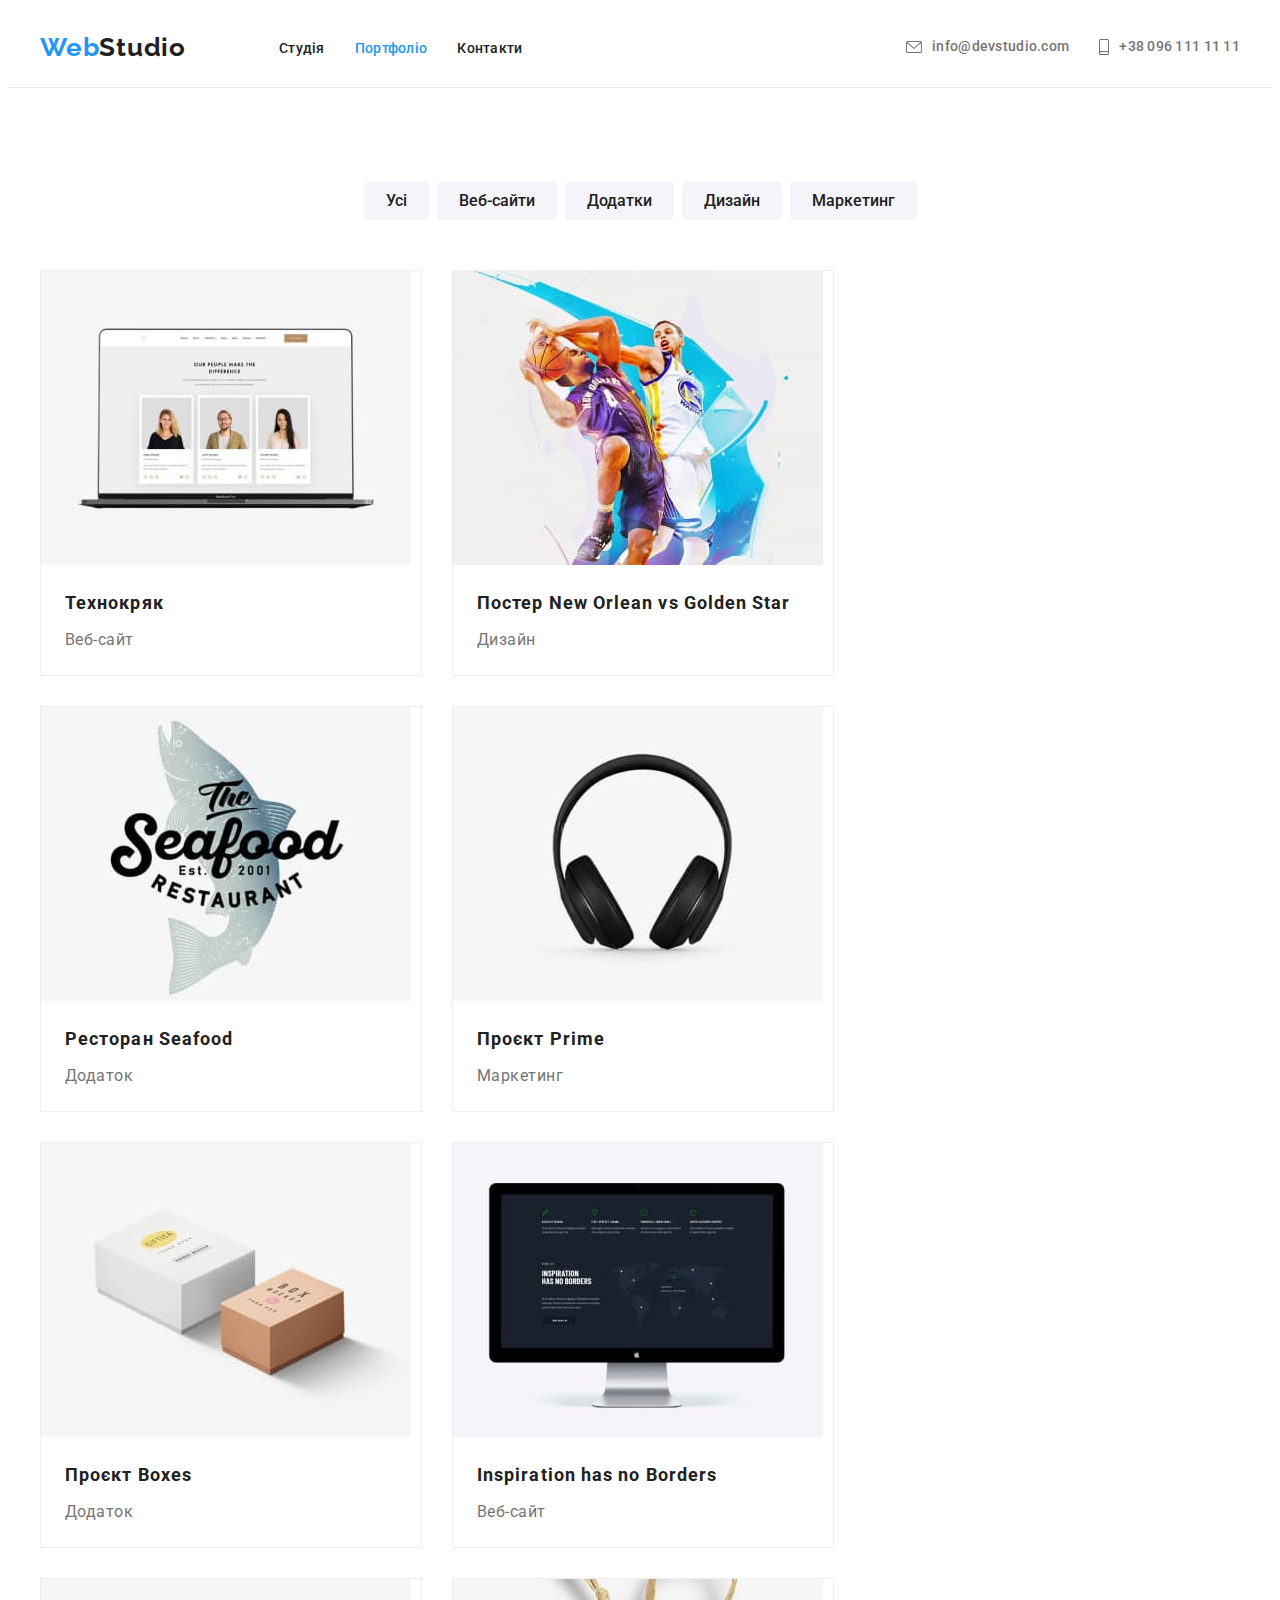
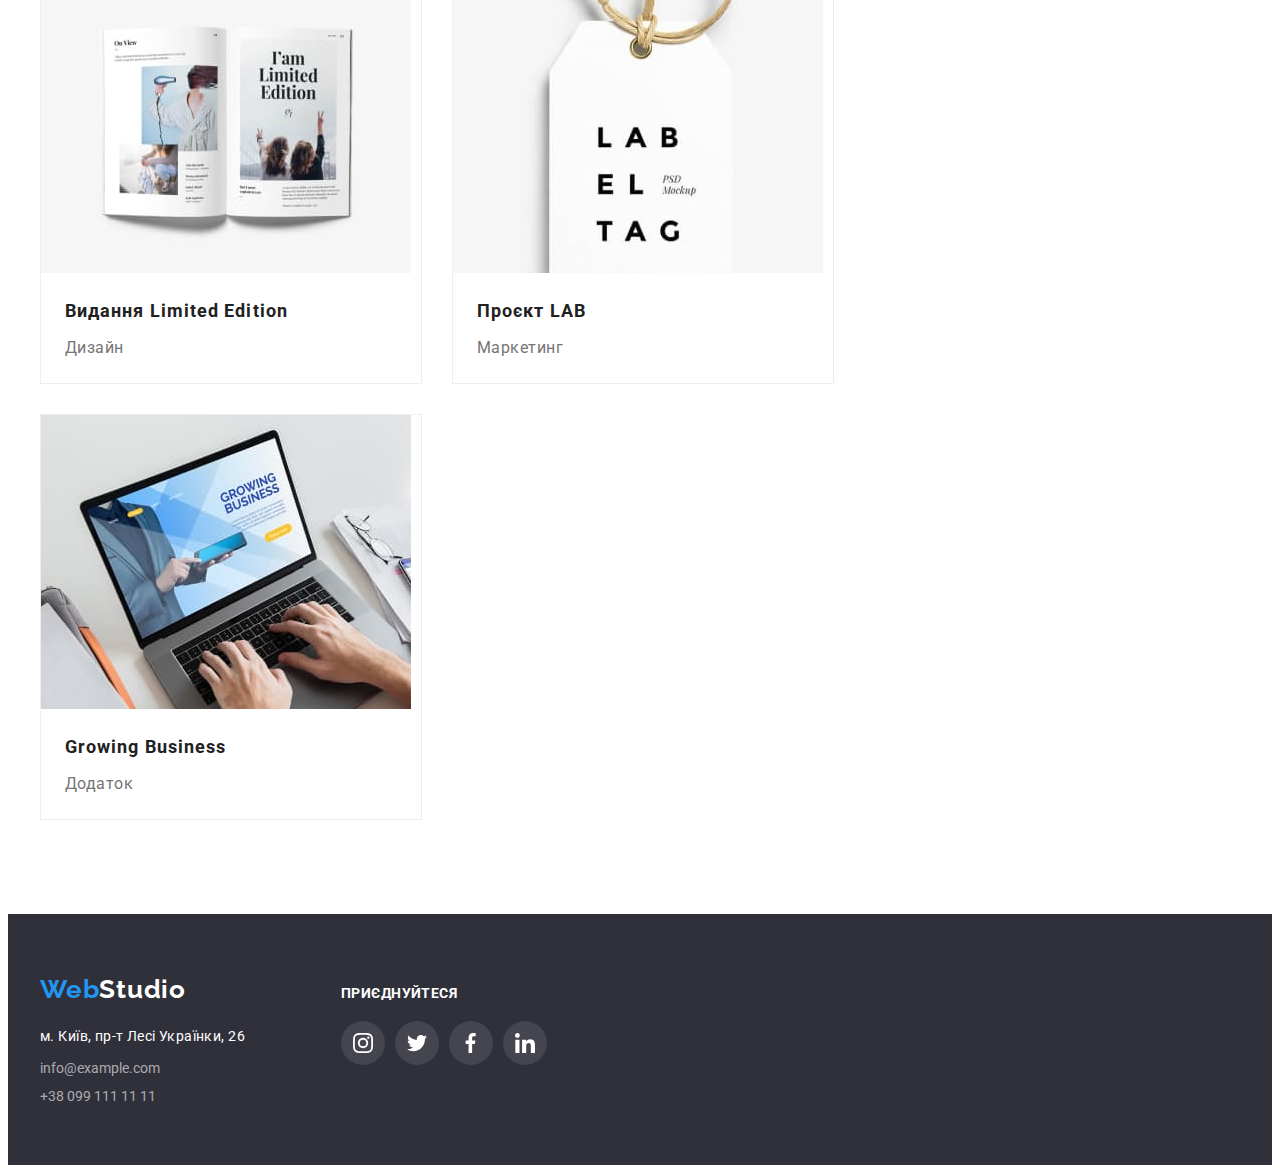
==== portfolio.html @ 744a50e4 "copies previous files" ====
<!DOCTYPE html>
<html lang="uk">
  <head>
    <meta charset="UTF-8" />
    <meta http-equiv="X-UA-Compatible" content="IE=edge" />
    <meta name="viewport" content="width=device-width, initial-scale=1.0" />
    <title>Портфоліо</title>

    <link rel="preconnect" href="https://fonts.googleapis.com" />
    <link rel="preconnect" href="https://fonts.gstatic.com" crossorigin />
    <link
      href="https://fonts.googleapis.com/css2?family=Raleway:wght@700&family=Roboto:wght@400;500;700;900&display=swap"
      rel="stylesheet"
    />

    <link
      rel="stylesheet"
      href="https://cdnjs.cloudflare.com/ajax/libs/modern-normalize/1.1.0/modern-normalize.min.css"
      integrity="sha512-wpPYUAdjBVSE4KJnH1VR1HeZfpl1ub8YT/NKx4PuQ5NmX2tKuGu6U/JRp5y+Y8XG2tV+wKQpNHVUX03MfMFn9Q=="
      crossorigin="anonymous"
      referrerpolicy="no-referrer"
    />
    <link rel="stylesheet" href="./css/styles.css" />
  </head>
  <body>
    <header class="header-positioning">
      <div class="container nav-line">
        <nav class="nav-line">
          <a class="logo-font" href="./index.html"
            ><span style="color: var(--color-blue)">Web</span>Studio</a
          >
          <ul class="list pages-box">
            <li><a class="link" href="./index.html">Cтудія</a></li>
            <li>
              <a class="link link-opened-page" href="./portfolio.html">Портфоліо</a>
            </li>
            <li><a class="link" href="#contacts">Контакти</a></li>
          </ul>
        </nav>
        <ul class="list pages-box">
          <li>
            <a class="link link-contacts" href="mailto:info@example.com">
              <svg class="envelope-icon">
                <use href="./images/icons.svg#icon-envelope-1"></use>
              </svg>
              info@devstudio.com</a>
            </a>
          </li>
          <li>
            <a class="link link-contacts" href="tel:+380961111111">
              <a class="link link-contacts" href="tel:+380961111111">
                <svg class="smartphone-icon">
                  <use href="./images/icons.svg#icon-smartphone-1"></use>
                </svg>
                +38 096 111 11 11
            </a>
          </li>
        </ul>
      </div>
    </header>

    <main>
      <section class="section-positioning">
        <div class="container">
          <ul class="list portfolio-filter">
            <li><button class="button-for-filter" type="button">Усі</button></li>
            <li><button class="button-for-filter" type="button">Веб-сайти</button></li>
            <li><button class="button-for-filter" type="button">Додатки</button></li>
            <li><button class="button-for-filter" type="button">Дизайн</button></li>
            <li><button class="button-for-filter" type="button">Маркетинг</button></li>
          </ul>
          <ul class="list portfolio-box portfolio-options">
            <li class="portfolio-item">
              <a class="option-link" href="">
              <img src="./images/portfolio/img1.jpg" alt="progect1" width="370" />
              <div class="portfolio-item-description">
                <h3>Технокряк</h3>
                <p>Веб-сайт</p>
              </div>
              </a>
            </li>
            <li class="portfolio-item">
              <a class="option-link" href="">
              <img src="./images/portfolio/img2.jpg" alt="progect2" width="370" />
              <div class="portfolio-item-description">
                <h3>Постер New Orlean vs Golden Star</h3>
                <p>Дизайн</p>
              </div>
            </a>
            </li>
            <li class="portfolio-item">
              <a class="option-link" href="">
              <img src="./images/portfolio/img3.jpg" alt="progect3" width="370" />
              <div class="portfolio-item-description">
                <h3>Ресторан Seafood</h3>
                <p>Додаток</p>
              </div>
            </a>
            </li>
            <li class="portfolio-item">
              <a class="option-link" href="">
              <img src="./images/portfolio/img4.jpg" alt="progect4" width="370" />
              <div class="portfolio-item-description">
                <h3>Проєкт Prime</h3>
                <p>Маркетинг</p>
              </div>
            </a>
            </li>
            <li class="portfolio-item">
              <a class="option-link" href="">
              <img src="./images/portfolio/img5.jpg" alt="progect5" width="370" />
              <div class="portfolio-item-description">
                <h3>Проєкт Boxes</h3>
                <p>Додаток</p>
              </div>
            </a>
            </li>
            <li class="portfolio-item">
              <a class="option-link" href="">
              <img src="./images/portfolio/img6.jpg" alt="progect6" width="370" />
              <div class="portfolio-item-description">
                <h3>Inspiration has no Borders</h3>
                <p>Веб-сайт</p>
              </div>
            </a>
            </li>
            <li class="portfolio-item">
              <a class="option-link" href="">
              <img src="./images/portfolio/img7.jpg" alt="progect7" width="370" />
              <div class="portfolio-item-description">
                <h3>Видання Limited Edition</h3>
                <p>Дизайн</p>
              </div>
            </a>
            </li>
            <li class="portfolio-item">
              <a class="option-link" href="">
              <img src="./images/portfolio/img8.jpg" alt="progect8" width="370" />
              <div class="portfolio-item-description">
                <h3>Проєкт LAB</h3>
                <p>Маркетинг</p>
              </div>
            </a>
            </li>
            <li class="portfolio-item">
              <a class="option-link" href="">
              <img src="./images/portfolio/img9.jpg" alt="progect9" width="370" />
              <div class="portfolio-item-description">
                <h3>Growing Business</h3>
                <p>Додаток</p>
              </div>
            </a>
            </li>
          </ul>
        </div>
      </section>
    </main>

    <footer class="section-dark footer-positioning">
      <div class="container footer-flex">
        <div class="contacts">
        <a class="logo-font logo-footer" href="./index.html"
          ><span style="color: var(--color-blue)">Web</span>Studio</a
        >
        <address id="contacts">
          <ul class="list footer-box">
            <li>
              <a
                class="link"
                href="https://goo.gl/maps/1K6WkKLkkUkgV1Cs8"
                target="_blank"
                rel="noopener noreferrer"
                >м. Київ, пр-т Лесі Українки, 26</a
              >
            </li>
            <li><a class="link-transp" href="mailto:info@example.com">info@example.com</a></li>
            <li><a class="link-transp" href="tel:+380961111111">+38 099 111 11 11</a></li>
          </ul>
        </address>
        </div>
        <div class="join-us">
          <p>Приєднуйтеся</p>
          <ul class="list join-icons-box">
            <li class="join-item"><a class="icon-link" href="">
                <svg class="join-icon">
                  <use href="./images/icons.svg#icon-instagram"></use>
                </svg>
              </a></li>
            <li class="join-item"><a class="icon-link" href="">
                <svg class="join-icon">
                  <use href="./images/icons.svg#icon-twitter"></use>
                </svg>
              </a></li>
            <li class="join-item"><a class="icon-link" href="">
                <svg class="join-icon">
                  <use href="./images/icons.svg#icon-facebook"></use>
                </svg>
              </a></li>
            <li class="join-item"><a class="icon-link" href="">
                <svg class="join-icon">
                  <use href="./images/icons.svg#icon-linkedin"></use>
                </svg>
              </a>
            </li>
          </ul>
        </div>
      </div>
    </footer>
  </body>
</html>
---- css/styles.css ----
:root {
  --color-blue: #2196f3;
}

body {
  font-family: 'Roboto', sans-serif;
  color: #212121;
}
/* RESET */

p,
h1,
h2,
h3,
h4,
h5,
h6 {
  margin: 0;
}

ul,
ol {
  margin: 0;
  padding-left: 0;
}

button {
  cursor: pointer;
}

address {
  font-style: normal;
}

img {
  display: block;
  max-width: 100%;
  height: auto;
}

.logo-font {
  text-decoration: none;

  font-family: 'Raleway', sans-serif;
  font-weight: 700;
  font-size: 26px;
  line-height: 1.19;
  /* identical to box height */

  letter-spacing: 0.03em;
  color: inherit;
}

.hero-font {
  font-weight: 900;
  font-size: 44px;
  line-height: 1.36;
  /* or 136% */
  letter-spacing: 0.06em;
  text-transform: uppercase;
}

.list {
  list-style-type: none;
}

.link {
  text-decoration: none;
  color: inherit;
  font-weight: 500;
  font-size: 14px;
  line-height: 1.14;
  letter-spacing: 0.02em;
}

.link-contacts {
  color: #757575;
  display: flex;
  align-items: center;
}

footer .link {
  font-weight: 400;
  font-size: 14px;
  line-height: 1.71;
  /* or 171% */

  letter-spacing: 0.03em;
}

.link:hover,
.link:focus,
.link-transp:hover,
.link-transp:focus {
  color: var(--color-blue);
}

.link-opened-page {
  color: var(--color-blue);
}

.link-transp {
  text-decoration: none;
  color: rgba(255, 255, 255, 0.6);
  font-size: 14px;
}

.button {
  background-color: var(--color-blue);
  color: #ffffff;
  border: none;

  font-weight: 700;
  font-size: 16px;
  line-height: 1.875;
  font-family: inherit;

  border-radius: 4px;
  padding: 10px 32px;
}

.button-for-filter {
  color: #212121;
  background-color: #f5f4fa;
  cursor: pointer;
  border: none;
  border-radius: 4px;

  padding: 6px 22px;
  font-weight: 500;
  font-size: 16px;
  line-height: 1.625;
  font-family: inherit;
}
.button-for-filter:hover,
.button-for-filter:focus {
  background-color: var(--color-blue);
  color: #ffffff;

  box-shadow: 0px 4px 4px rgba(0, 0, 0, 0.25);
}

.section-dark {
  color: #ffffff;
  background-color: #2f303a;
}

.section-gray {
  background-color: #f5f4fa;
}

.section-title {
  font-weight: 700;
  font-size: 36px;
  line-height: 1.17;
  letter-spacing: 0.03em;
  text-align: center;
  margin-bottom: 50px;
}

.qualities h3 {
  font-weight: 700;
  font-size: 14px;
  line-height: 1.14;
  letter-spacing: 0.03em;
  text-transform: uppercase;
}

.qualities p {
  font-size: 14px;
  line-height: 1.71;
  /* or 171% */

  letter-spacing: 0.03em;
  color: #757575;
}

.team h3 {
  font-weight: 500;
  font-size: 16px;
  line-height: 1.19;
  /* identical to box height */
  letter-spacing: 0.03em;
}

.team p {
  line-height: 1.19;
  /* identical to box height */
  letter-spacing: 0.03em;

  color: #757575;
}

.portfolio-options h3 {
  font-weight: 700;
  font-size: 18px;
  line-height: 2;
  /* identical to box height, or 200% */

  letter-spacing: 0.06em;
}

.portfolio-options p {
  line-height: 1.88;
  /* identical to box height, or 188% */

  letter-spacing: 0.03em;
  color: #757575;
}

/* homework 3 */

.visually-hidden {
  position: absolute;
  width: 1px;
  height: 1px;
  margin: -1px;
  border: 0;
  padding: 0;

  white-space: nowrap;
  clip-path: inset(100%);
  clip: rect(0 0 0 0);
  overflow: hidden;
}

.section-positioning{
  padding-top: 94px;
  padding-bottom: 94px
}
.qualities.section-positioning{
  padding-bottom: 0;
}

.container{
  width: 1200px;
  margin-left: auto;
  margin-right: auto;
  padding-left: 15px;
  padding-right: 15px; 
}

.container h3 {
  margin-bottom: 10px;
}

/* header */
.header-positioning{
  padding: 24px 0;
  border-bottom: solid 1px #ececec;
}
.nav-line {
  display: flex;
  align-items: center;
  justify-content: space-between;
}
.nav-line .logo-font {
  flex-basis: 145px;
  margin-right: 93px;
}
.pages-box {
  display: flex;
  gap: 30px;
}

/* hero */
.section-hero{
  padding: 200px 0;

  max-width: 1600px;
  margin-left: auto;
  margin-right: auto;

  background-color: #C4C4C4;
  background-image: linear-gradient(rgba(47, 48, 58, 0.4), rgba(47, 48, 58, 0.4)), 
                    url(../images/hero/hero-bg.jpg);
  background-size: cover;
}
.container-hero {
  /* padding: 200px 0; */
  width: 696px;
  margin-left: auto;
  margin-right: auto;
  text-align: center;
}
.container-hero h1 {
  margin-bottom: 30px;
}

/* our main qualities*/
.qualities-box {
  display: flex;
  justify-content: space-between;
}
.qualities-item {
  width: 270px;
}

/* what we do */
.whatwedo {
  display: flex;
}
.whatwedo-item:not(:last-child) {
  margin-right: 30px;
}

/* our team */
.team-box {
  display: flex;
  gap: 30px;
}
.team-item {
  width: 270px;
  background-color: #ffffff;
  border-radius: 0 0 4px 4px;
  box-shadow: 0px 1px 3px rgba(0, 0, 0, 0.12), 0px 1px 1px rgba(0, 0, 0, 0.14),
    0px 2px 1px rgba(0, 0, 0, 0.2);
}
.team-member {
  padding: 30px;
  text-align: center;
}
.team-member p{
  margin-bottom: 16px;
}

/* footer */
.footer-positioning {
  padding-top: 60px;
  padding-bottom: 60px;
}
.footer-box {
  display: flex;
  flex-direction: column;
  gap: 9px;
}
.logo-footer{
  display: block;
  margin-bottom: 20px;
}

/* PORTFOLIO */

.portfolio-filter {
  display: flex;
  justify-content: center;
  gap: 8px;
  margin-bottom: 50px;
}

.portfolio-box {
  display: flex;
  flex-wrap: wrap;
  gap: 30px;
}
.portfolio-item {
  flex-basis: calc((100% - 60px) / 3);
  border: 1px solid rgba(238, 238, 238, 1);
}
.portfolio-item-description{
  padding: 20px 24px;
}
.portfolio-item-description h3{
  margin-bottom: 4px;
}

/* homework 4 */

/* icons */

.link-contacts svg{
  margin-right: 10px;
}

.envelope-icon{
  width: 16px;
  height: 12px;
  fill: #757575;
}
.smartphone-icon {
  width: 10px;
  height: 16px;
  fill: #757575;
}
.link-contacts:hover .envelope-icon,
.link-contacts:focus .envelope-icon,
.link-contacts:hover .smartphone-icon,
.link-contacts:focus .smartphone-icon{
  fill: var(--color-blue);
}

.qualities-icgroup {
  width: 100%;
  height: 120px;
  background-color: #F5F4FA;
  margin-bottom: 30px;
  display: flex;
  justify-content: center;
  align-items: center;
}
.qualities-icon{
  width: 70px;
  height: 70px;
}

.team-icons-box{
  display: flex;
  flex-direction: row;
  justify-content: center;
  gap: 10px;
}
.team-contact-item{
  width: 44px;
  height: 44px;
  border-radius: 50%;
}

/* blue/white round icons */
.icon-link{
  width: 100%;
  height: 100%;

  display: flex;
  justify-content: center;
  align-items: center;
}
.icon-link:hover,
.icon-link:focus{
  border-radius: 50%;
  background-color: var(--color-blue);
}
.icon-link:hover .team-icon,
.icon-link:focus .team-icon{
  fill: #ffffff;
}

.team-icon{
  width: 20px;
  height: 20px;
  fill: #AFB1B8;
}

/* clients */

.clients-box{
  display: flex;
  flex-direction: row;
  justify-content: center;
  gap: 30px;
}
.client-item{
  width: 170px;
  height: 92px;
  /* border: 1px solid #AFB1B8;
  border-radius: 4px; */
}

/* blue/white ractangle icons */
.icon-link-rectangle{
  width: 100%;
  height: 100%;
  padding: 16px 32px;

  display: flex;
  justify-content: center;
  align-items: center;

  border: 1px solid #AFB1B8;
  border-radius: 4px;
}

.client-icon{
  width:106px;
  height: 60px;
  fill: #AFB1B8;
}

.icon-link-rectangle:hover,
.icon-link-rectangle:focus{
  cursor: pointer;
  border: 1px solid var(--color-blue);
}
.icon-link-rectangle:hover .client-icon,
.icon-link-rectangle:focus .client-icon{
  fill: var(--color-blue);
}

/* adds join us to footer */

.footer-flex{
  display: flex;
  align-items: baseline;
  gap: 70px;
}

.contacts{
  display: block;
  width: 231px;
}

.join-us{
  display: block;
  width: 206px;
}
.join-us p{
  text-transform: uppercase;
  margin-bottom: 20px;

  font-weight: 700;
  font-size: 14px;
  letter-spacing: 0.03em;
}

.join-icons-box{
  display: flex;
  flex-direction: row;
  justify-content: center;
  gap: 10px;
}
.join-item{
  width: 44px;
  height: 44px;
  border-radius: 50%;
  background-color: rgba(255, 255, 255, 0.1);

}
.join-item:hover{
  background-color: var(--color-blue);
}
.join-icon{
  width: 20px;
  height: 20px;
  fill: #ffffff;
}


/* portfolio effects */
.option-link{
  text-decoration: none;
  color: inherit;

  display: block;
}
.option-link:hover,
.option-link:focus{
  box-shadow: 0px 4px 4px rgba(0, 0, 0, 0.25);
}
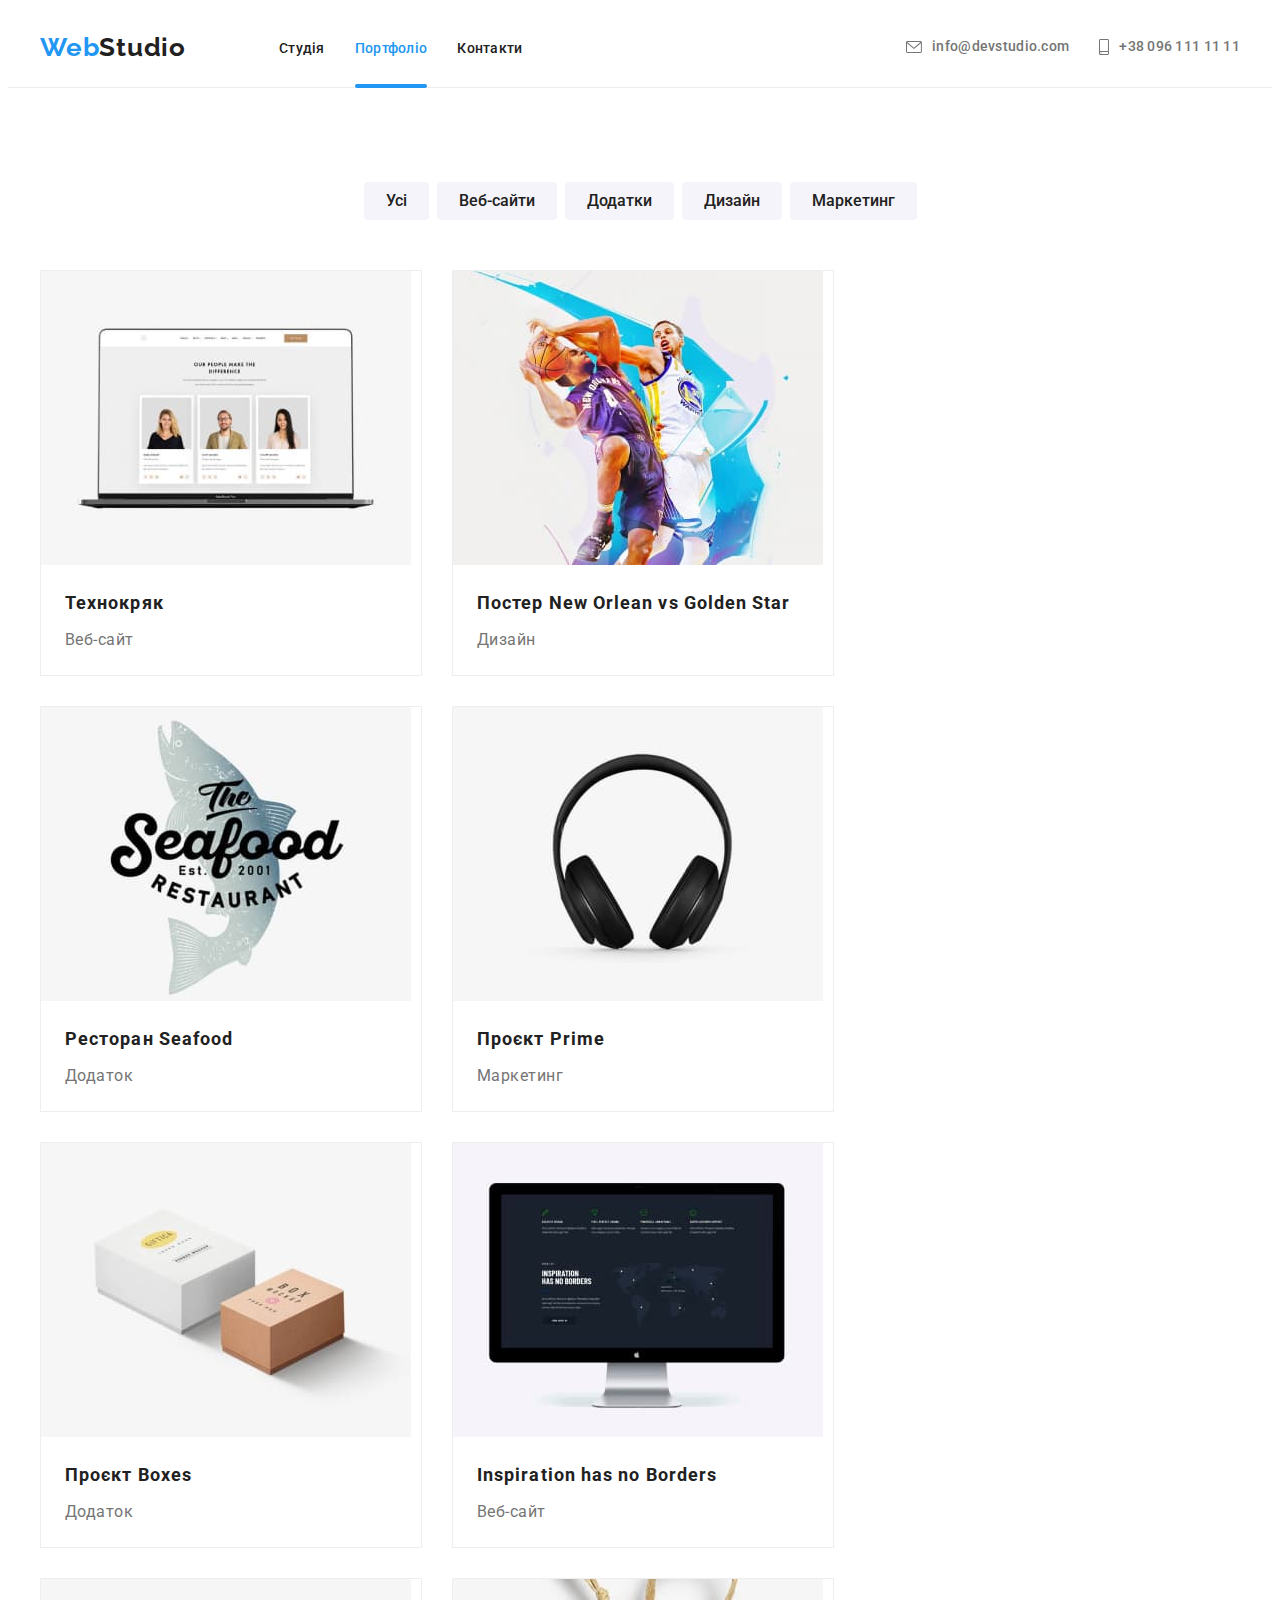
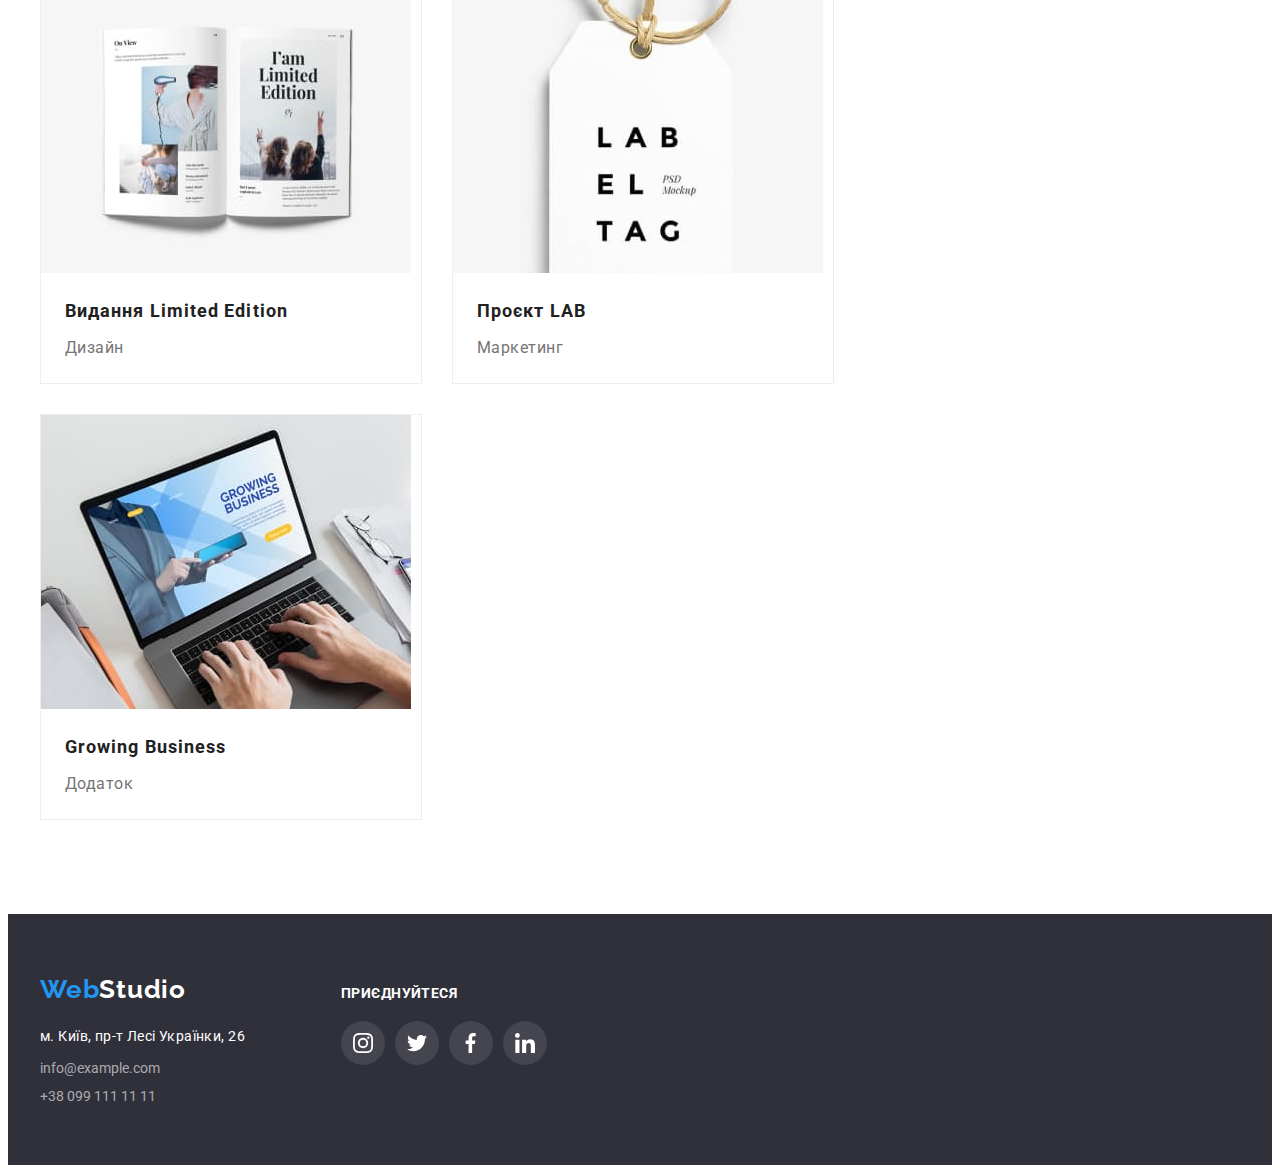
==== commit ea004d87: "adds hw5" ====
--- a/portfolio.html
+++ b/portfolio.html
@@ -72,82 +72,128 @@
           <ul class="list portfolio-box portfolio-options">
             <li class="portfolio-item">
               <a class="option-link" href="">
-              <img src="./images/portfolio/img1.jpg" alt="progect1" width="370" />
-              <div class="portfolio-item-description">
+              <div class="option-overlay">
+                <p class="overlay">
+                  Ресурс пропонує комплексні пропозиції з різним рівнем функціоналу та сервісів. Все це дозволить відвідувачу отримати
+                  вичерпні відомості про компанію чи приватну особу.
+                </p>
+                <img src="./images/portfolio/img1.jpg" alt="progect1" width="370" />
+              </div>
+                <div class="portfolio-item-description">
                 <h3>Технокряк</h3>
-                <p>Веб-сайт</p>
+                <p class="option-type">Веб-сайт</p>
               </div>
               </a>
             </li>
             <li class="portfolio-item">
               <a class="option-link" href="">
-              <img src="./images/portfolio/img2.jpg" alt="progect2" width="370" />
+              <div class="option-overlay">
+                <p class="overlay">
+                  Ви знаєте,
+                </p>
+                <img src="./images/portfolio/img2.jpg" alt="progect2" width="370" />
+                </div>
               <div class="portfolio-item-description">
                 <h3>Постер New Orlean vs Golden Star</h3>
-                <p>Дизайн</p>
-              </div>
-            </a>
-            </li>
-            <li class="portfolio-item">
-              <a class="option-link" href="">
+                <p class="option-type">Дизайн</p>
+              </div>
+            </a>
+            </li>
+            <li class="portfolio-item">
+              <a class="option-link" href="">
+                <div class="option-overlay">
+                  <p class="overlay">
+                    що відчув
+                  </p>
               <img src="./images/portfolio/img3.jpg" alt="progect3" width="370" />
+              </div>
               <div class="portfolio-item-description">
                 <h3>Ресторан Seafood</h3>
-                <p>Додаток</p>
-              </div>
-            </a>
-            </li>
-            <li class="portfolio-item">
-              <a class="option-link" href="">
+                <p class="option-type">Додаток</p>
+              </div>
+            </a>
+            </li>
+            <li class="portfolio-item">
+              <a class="option-link" href="">
+                <div class="option-overlay">
+                  <p class="overlay">
+                    волдеморт,
+                  </p>
               <img src="./images/portfolio/img4.jpg" alt="progect4" width="370" />
+              </div>
               <div class="portfolio-item-description">
                 <h3>Проєкт Prime</h3>
-                <p>Маркетинг</p>
-              </div>
-            </a>
-            </li>
-            <li class="portfolio-item">
-              <a class="option-link" href="">
-              <img src="./images/portfolio/img5.jpg" alt="progect5" width="370" />
+                <p class="option-type">Маркетинг</p>
+              </div>
+            </a>
+            </li>
+            <li class="portfolio-item">
+              <a class="option-link" href="">
+              <div class="option-overlay">
+                <p class="overlay">
+                  коли 
+                </p>
+                <img src="./images/portfolio/img5.jpg" alt="progect5" width="370" />
+              </div>
               <div class="portfolio-item-description">
                 <h3>Проєкт Boxes</h3>
-                <p>Додаток</p>
-              </div>
-            </a>
-            </li>
-            <li class="portfolio-item">
-              <a class="option-link" href="">
+                <p class="option-type">Додаток</p>
+              </div>
+            </a>
+            </li>
+            <li class="portfolio-item">
+              <a class="option-link" href="">
+                <div class="option-overlay">
+                  <p class="overlay">
+                    підпалив
+                  </p>
               <img src="./images/portfolio/img6.jpg" alt="progect6" width="370" />
+              </div>
               <div class="portfolio-item-description">
                 <h3>Inspiration has no Borders</h3>
-                <p>Веб-сайт</p>
-              </div>
-            </a>
-            </li>
-            <li class="portfolio-item">
-              <a class="option-link" href="">
+                <p class="option-type">Веб-сайт</p>
+              </div>
+            </a>
+            </li>
+            <li class="portfolio-item">
+              <a class="option-link" href="">
+                <div class="option-overlay">
+                  <p class="overlay">
+                    потера?
+                  </p>
               <img src="./images/portfolio/img7.jpg" alt="progect7" width="370" />
+              </div>
               <div class="portfolio-item-description">
                 <h3>Видання Limited Edition</h3>
-                <p>Дизайн</p>
-              </div>
-            </a>
-            </li>
-            <li class="portfolio-item">
-              <a class="option-link" href="">
+                <p class="option-type">Дизайн</p>
+              </div>
+            </a>
+            </li>
+            <li class="portfolio-item">
+              <a class="option-link" href="">
+                <div class="option-overlay">
+                  <p class="overlay">
+                    запах гарі
+                  </p>
               <img src="./images/portfolio/img8.jpg" alt="progect8" width="370" />
+              </div>
               <div class="portfolio-item-description">
                 <h3>Проєкт LAB</h3>
-                <p>Маркетинг</p>
-              </div>
-            </a>
-            </li>
-            <li class="portfolio-item">
-              <a class="option-link" href="">
+                <p class="option-type">Маркетинг</p>
+              </div>
+            </a>
+            </li>
+            <li class="portfolio-item">
+              <a class="option-link" href="">
+                <div class="option-overlay">
+                  <p class="overlay">
+                    хехехе
+                  </p>
               <img src="./images/portfolio/img9.jpg" alt="progect9" width="370" />
+              </div>
               <div class="portfolio-item-description">
                 <h3>Growing Business</h3>
-                <p>Додаток</p>
+                <p class="option-type">Додаток</p>
               </div>
             </a>
             </li>
--- a/css/styles.css
+++ b/css/styles.css
@@ -71,6 +71,8 @@
   font-size: 14px;
   line-height: 1.14;
   letter-spacing: 0.02em;
+
+  transition: color 250ms cubic-bezier(0.4, 0, 0.2, 1);
 }
 
 .link-contacts {
@@ -97,12 +99,27 @@
 
 .link-opened-page {
   color: var(--color-blue);
+  position: relative;
+}
+
+.link-opened-page::after {
+  content: '';
+  display: block;
+  background-color: var(--color-blue);
+  width: 100%;
+  height: 4px;
+  border-radius: 2px;
+
+  position: absolute;
+  top: 44px;
 }
 
 .link-transp {
   text-decoration: none;
   color: rgba(255, 255, 255, 0.6);
   font-size: 14px;
+
+  transition: color 250ms cubic-bezier(0.4, 0, 0.2, 1);
 }
 
 .button {
@@ -131,6 +148,10 @@
   font-size: 16px;
   line-height: 1.625;
   font-family: inherit;
+
+  transition: color 250ms cubic-bezier(0.4, 0, 0.2, 1),
+    background-color 250ms cubic-bezier(0.4, 0, 0.2, 1),
+    box-shadow 250ms cubic-bezier(0.4, 0, 0.2, 1);
 }
 .button-for-filter:hover,
 .button-for-filter:focus {
@@ -200,7 +221,7 @@
   letter-spacing: 0.06em;
 }
 
-.portfolio-options p {
+.option-type {
   line-height: 1.88;
   /* identical to box height, or 188% */
 
@@ -224,20 +245,20 @@
   overflow: hidden;
 }
 
-.section-positioning{
+.section-positioning {
   padding-top: 94px;
-  padding-bottom: 94px
-}
-.qualities.section-positioning{
+  padding-bottom: 94px;
+}
+.qualities.section-positioning {
   padding-bottom: 0;
 }
 
-.container{
+.container {
   width: 1200px;
   margin-left: auto;
   margin-right: auto;
   padding-left: 15px;
-  padding-right: 15px; 
+  padding-right: 15px;
 }
 
 .container h3 {
@@ -245,7 +266,7 @@
 }
 
 /* header */
-.header-positioning{
+.header-positioning {
   padding: 24px 0;
   border-bottom: solid 1px #ececec;
 }
@@ -264,16 +285,16 @@
 }
 
 /* hero */
-.section-hero{
+.section-hero {
   padding: 200px 0;
 
   max-width: 1600px;
   margin-left: auto;
   margin-right: auto;
 
-  background-color: #C4C4C4;
-  background-image: linear-gradient(rgba(47, 48, 58, 0.4), rgba(47, 48, 58, 0.4)), 
-                    url(../images/hero/hero-bg.jpg);
+  background-color: #c4c4c4;
+  background-image: linear-gradient(rgba(47, 48, 58, 0.4), rgba(47, 48, 58, 0.4)),
+    url(../images/hero/hero-bg.jpg);
   background-size: cover;
 }
 .container-hero {
@@ -304,6 +325,29 @@
   margin-right: 30px;
 }
 
+.whatwedo-item {
+  position: relative;
+}
+
+.whatwedo-desc {
+  position: absolute;
+  bottom: 0;
+
+  width: 100%;
+  height: 70px;
+  padding-top: 27px;
+  padding-bottom: 27px;
+  background-image: linear-gradient(rgba(47, 48, 58, 0.8), rgba(47, 48, 58, 0.8));
+
+  font-weight: 700;
+  font-size: 14px;
+  line-height: calc(16 / 14);
+  text-align: center;
+  letter-spacing: 0.03em;
+  text-transform: uppercase;
+  color: #ffffff;
+}
+
 /* our team */
 .team-box {
   display: flex;
@@ -320,7 +364,7 @@
   padding: 30px;
   text-align: center;
 }
-.team-member p{
+.team-member p {
   margin-bottom: 16px;
 }
 
@@ -334,7 +378,7 @@
   flex-direction: column;
   gap: 9px;
 }
-.logo-footer{
+.logo-footer {
   display: block;
   margin-bottom: 20px;
 }
@@ -357,10 +401,10 @@
   flex-basis: calc((100% - 60px) / 3);
   border: 1px solid rgba(238, 238, 238, 1);
 }
-.portfolio-item-description{
+.portfolio-item-description {
   padding: 20px 24px;
 }
-.portfolio-item-description h3{
+.portfolio-item-description h3 {
   margin-bottom: 4px;
 }
 
@@ -368,95 +412,102 @@
 
 /* icons */
 
-.link-contacts svg{
+.link-contacts svg {
   margin-right: 10px;
 }
 
-.envelope-icon{
+.envelope-icon {
   width: 16px;
   height: 12px;
   fill: #757575;
+
+  transition: fill 250ms cubic-bezier(0.4, 0, 0.2, 1);
 }
 .smartphone-icon {
   width: 10px;
   height: 16px;
   fill: #757575;
+
+  transition: fill 250ms cubic-bezier(0.4, 0, 0.2, 1);
 }
 .link-contacts:hover .envelope-icon,
 .link-contacts:focus .envelope-icon,
 .link-contacts:hover .smartphone-icon,
-.link-contacts:focus .smartphone-icon{
+.link-contacts:focus .smartphone-icon {
   fill: var(--color-blue);
 }
 
 .qualities-icgroup {
   width: 100%;
   height: 120px;
-  background-color: #F5F4FA;
+  background-color: #f5f4fa;
   margin-bottom: 30px;
   display: flex;
   justify-content: center;
   align-items: center;
 }
-.qualities-icon{
+.qualities-icon {
   width: 70px;
   height: 70px;
 }
 
-.team-icons-box{
+.team-icons-box {
   display: flex;
   flex-direction: row;
   justify-content: center;
   gap: 10px;
 }
-.team-contact-item{
+.team-contact-item {
   width: 44px;
   height: 44px;
   border-radius: 50%;
 }
 
 /* blue/white round icons */
-.icon-link{
+.icon-link {
   width: 100%;
   height: 100%;
 
   display: flex;
   justify-content: center;
   align-items: center;
+  border-radius: 50%;
+
+  transition: background-color 250ms cubic-bezier(0.4, 0, 0.2, 1);
 }
 .icon-link:hover,
-.icon-link:focus{
+.icon-link:focus {
   border-radius: 50%;
   background-color: var(--color-blue);
 }
 .icon-link:hover .team-icon,
-.icon-link:focus .team-icon{
+.icon-link:focus .team-icon {
   fill: #ffffff;
 }
 
-.team-icon{
+.team-icon {
   width: 20px;
   height: 20px;
-  fill: #AFB1B8;
+  fill: #afb1b8;
+
+  transition: fill 250ms cubic-bezier(0.4, 0, 0.2, 1);
 }
 
 /* clients */
 
-.clients-box{
+.clients-box {
   display: flex;
   flex-direction: row;
   justify-content: center;
   gap: 30px;
 }
-.client-item{
+.client-item {
   width: 170px;
   height: 92px;
-  /* border: 1px solid #AFB1B8;
-  border-radius: 4px; */
 }
 
 /* blue/white ractangle icons */
-.icon-link-rectangle{
+.icon-link-rectangle {
   width: 100%;
   height: 100%;
   padding: 16px 32px;
@@ -465,44 +516,48 @@
   justify-content: center;
   align-items: center;
 
-  border: 1px solid #AFB1B8;
+  border: 1px solid #afb1b8;
   border-radius: 4px;
-}
-
-.client-icon{
-  width:106px;
+
+  transition: border 250ms cubic-bezier(0.4, 0, 0.2, 1);
+}
+
+.client-icon {
+  width: 106px;
   height: 60px;
-  fill: #AFB1B8;
+  fill: #afb1b8;
+
+  transition: fill 250ms cubic-bezier(0.4, 0, 0.2, 1);
 }
 
 .icon-link-rectangle:hover,
-.icon-link-rectangle:focus{
+.icon-link-rectangle:focus {
   cursor: pointer;
   border: 1px solid var(--color-blue);
 }
 .icon-link-rectangle:hover .client-icon,
-.icon-link-rectangle:focus .client-icon{
+.icon-link-rectangle:focus .client-icon {
   fill: var(--color-blue);
 }
 
 /* adds join us to footer */
 
-.footer-flex{
+.footer-flex {
   display: flex;
   align-items: baseline;
   gap: 70px;
 }
 
-.contacts{
+.contacts {
   display: block;
   width: 231px;
 }
 
-.join-us{
+.join-us {
   display: block;
   width: 206px;
 }
-.join-us p{
+.join-us p {
   text-transform: uppercase;
   margin-bottom: 20px;
 
@@ -511,37 +566,116 @@
   letter-spacing: 0.03em;
 }
 
-.join-icons-box{
+.join-icons-box {
   display: flex;
   flex-direction: row;
   justify-content: center;
   gap: 10px;
 }
-.join-item{
+.join-item {
   width: 44px;
   height: 44px;
   border-radius: 50%;
   background-color: rgba(255, 255, 255, 0.1);
 
-}
-.join-item:hover{
+  transition: background-color 250ms cubic-bezier(0.4, 0, 0.2, 1);
+}
+.join-item:hover {
   background-color: var(--color-blue);
 }
-.join-icon{
+.join-icon {
   width: 20px;
   height: 20px;
   fill: #ffffff;
 }
 
-
 /* portfolio effects */
-.option-link{
+.option-link {
   text-decoration: none;
   color: inherit;
 
   display: block;
+  transition: box-shadow 250ms cubic-bezier(0.4, 0, 0.2, 1);
 }
 .option-link:hover,
-.option-link:focus{
+.option-link:focus {
   box-shadow: 0px 4px 4px rgba(0, 0, 0, 0.25);
+}
+
+/* homework 5 */
+
+.option-overlay {
+  position: relative;
+  overflow: hidden;
+}
+
+.overlay {
+  position: absolute;
+  display: block;
+  width: 100%;
+  height: 100%;
+  padding: 63px 24px;
+
+  font-size: 18px;
+  line-height: calc(28 / 18);
+  letter-spacing: 0.03em;
+  color: #ffffff;
+  background-image: linear-gradient(rgba(33, 150, 243, 0.9), rgba(33, 150, 243, 0.9));
+
+  transform: translatey(+101%);
+  transition: transform 250ms cubic-bezier(0.4, 0, 0.2, 1);
+}
+.option-link:hover .overlay,
+.option-link:focus .overlay{
+  transform: translateY(0)
+}
+
+.backdrop{
+  width: 100vw;
+  height: 100vh;
+  background-color: rgba(0, 0, 0, 0.2);
+  position: fixed;
+  top: 0;
+
+  transition: opacity 300ms linear, visibility 300ms linear;
+}
+
+.modal{
+  width: 528px;
+  min-height: 581px;
+  border-radius: 4px;
+  background-color: #ffffff;
+
+  position: absolute;
+  top: 50%;
+  left: 50%;
+  transform: translate(-50%, -50%) scaleY(1);
+
+  transition: transform 250ms linear;
+}
+
+.is-hidden{
+  opacity: 0;
+  visibility: hidden;
+  pointer-events: none;
+}
+
+.backdrop.is-hidden .modal{
+  transform: translate(-50%, -50%) scaleY(0);
+}
+
+.data-modal-close{
+  background-color: transparent;
+  width: 30px;
+  height: 30px;
+  border: 1px rgba(0, 0, 0, 0.1) solid;
+  border-radius: 50%;  
+
+  position: absolute;
+  top: 8px;
+  right: 8px;
+}
+.modal-close{
+  width: 11px;
+  height: 11px;
 }